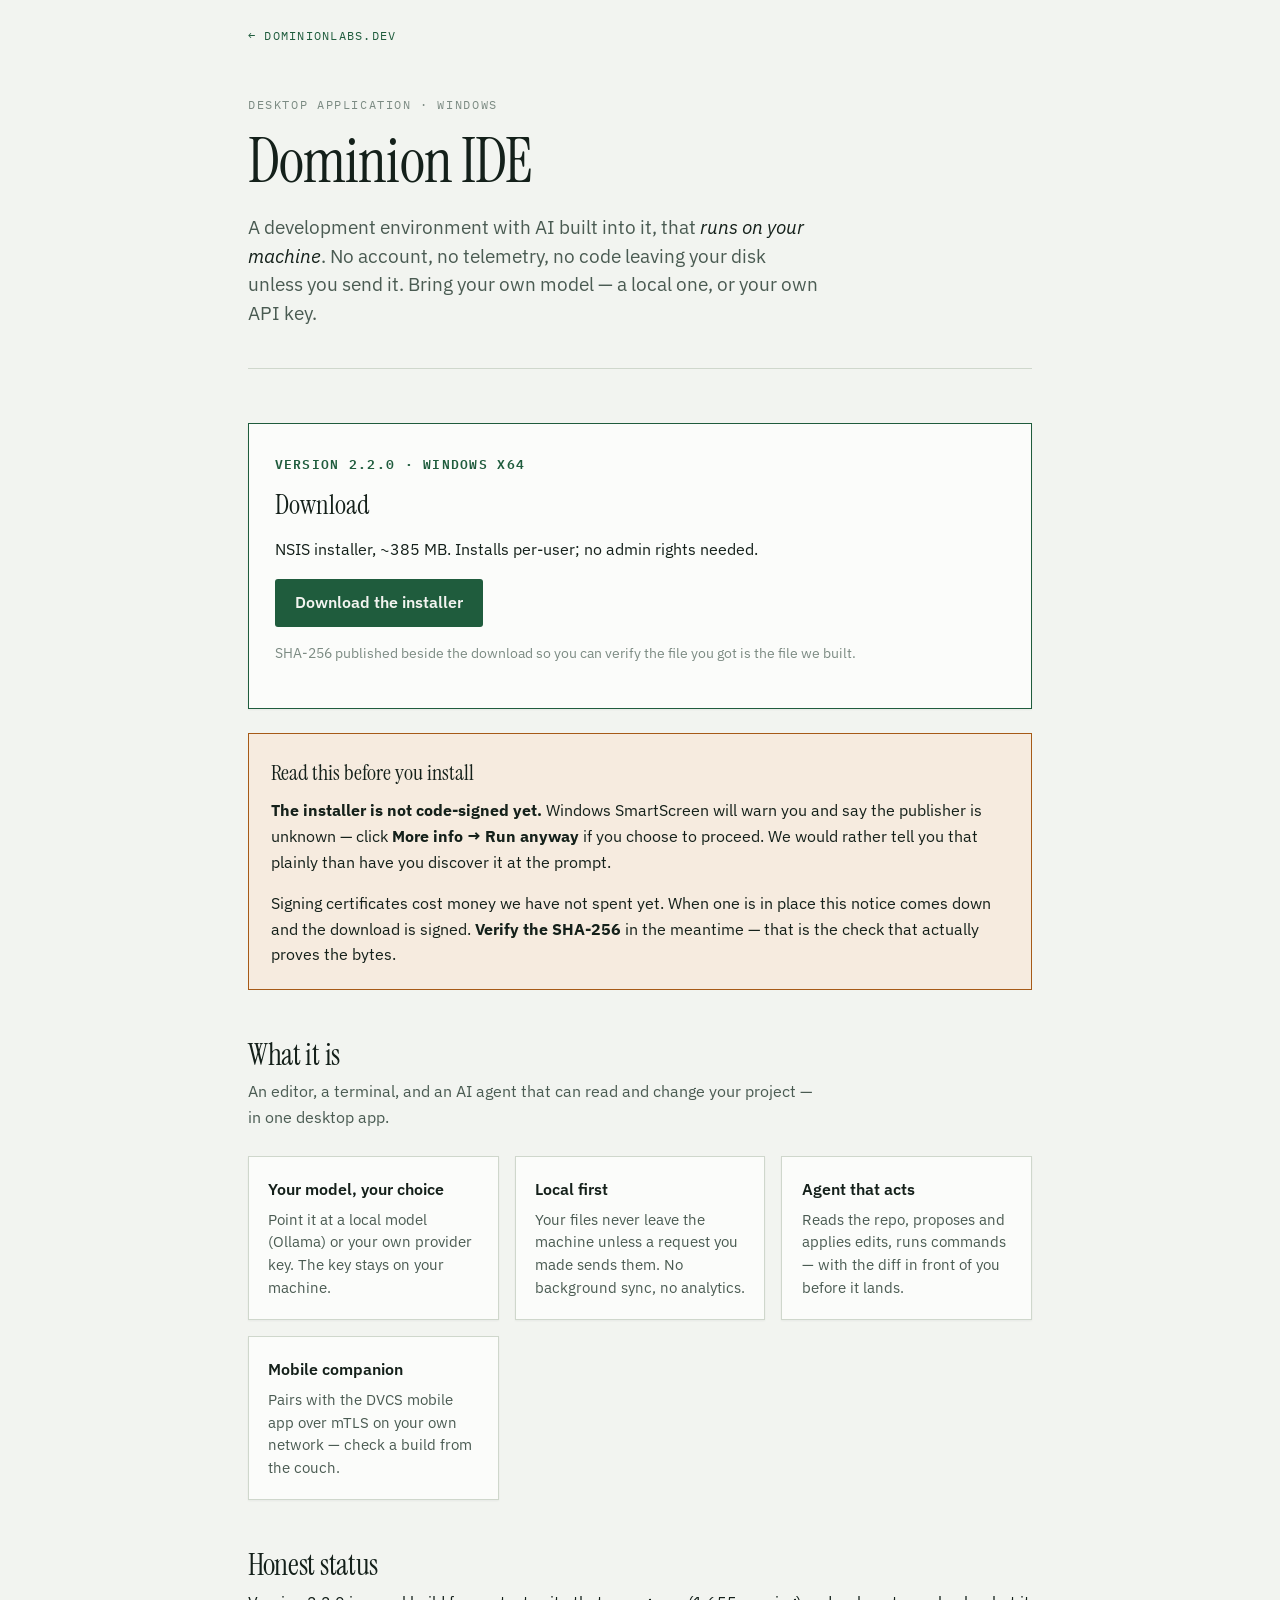
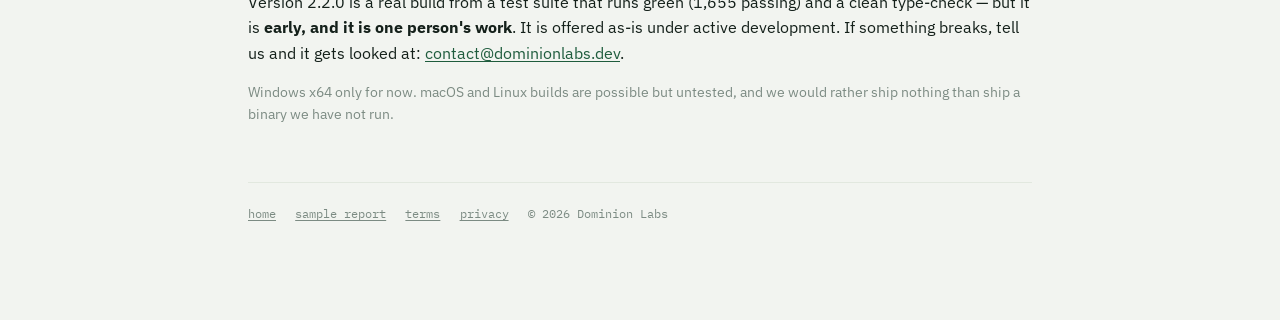
==== public/dvcs.html @ 7b4e4604 "site: DVCS product page - download, honest unsigned-installer warning, status Links from nowhere yet" ====
<!doctype html>
<html lang="en">
<head>
<meta charset="utf-8">
<meta name="viewport" content="width=device-width,initial-scale=1">
<title>Dominion IDE — AI development environment you run yourself</title>
<meta name="description" content="Dominion IDE (DVCS): a desktop development environment with AI built in, running on your own machine. Windows installer, no account, no telemetry.">
<link rel="preconnect" href="https://fonts.googleapis.com">
<link rel="preconnect" href="https://fonts.gstatic.com" crossorigin>
<link rel="stylesheet" href="https://fonts.googleapis.com/css2?family=Instrument+Serif:ital@0;1&family=IBM+Plex+Mono:wght@400;500;600&family=IBM+Plex+Sans:wght@400;500;600&display=swap">
<style>
  :root{
    --ground:#F2F4F0; --raise:#FBFCFA; --ink:#14201A; --ink-soft:#4A5B52;
    --ink-faint:#7C8B83; --rule:#CFD7CC; --rule-soft:#E2E8DF;
    --pine:#1F5C3D; --pine-wash:#E6EFE8; --amber:#A65A17; --amber-wash:#F6EBDF;
    --shadow:0 1px 2px rgba(20,32,26,.05);
  }
  @media (prefers-color-scheme:dark){
    :root:not([data-theme="light"]){
      --ground:#0E1411; --raise:#151D19; --ink:#E4EAE4; --ink-soft:#A3B0A8;
      --ink-faint:#718077; --rule:#2B3630; --rule-soft:#1F2823;
      --pine:#63BC8C; --pine-wash:#152620; --amber:#D89049; --amber-wash:#2A1F13;
      --shadow:0 1px 2px rgba(0,0,0,.4);
    }
  }
  :root[data-theme="dark"]{
    --ground:#0E1411; --raise:#151D19; --ink:#E4EAE4; --ink-soft:#A3B0A8;
    --ink-faint:#718077; --rule:#2B3630; --rule-soft:#1F2823;
    --pine:#63BC8C; --pine-wash:#152620; --amber:#D89049; --amber-wash:#2A1F13;
    --shadow:0 1px 2px rgba(0,0,0,.4);
  }
  *{box-sizing:border-box}
  body{margin:0;background:var(--ground);color:var(--ink);
    font-family:"IBM Plex Sans",system-ui,-apple-system,sans-serif;
    font-size:16px;line-height:1.6;-webkit-font-smoothing:antialiased}
  .wrap{max-width:52rem;margin:0 auto;padding:0 1.5rem 6rem}
  nav{padding-top:1.4rem}
  nav a{font-family:"IBM Plex Mono",monospace;font-size:.78rem;letter-spacing:.1em;
    text-transform:uppercase;text-decoration:none;color:var(--pine)}
  .mast{padding:3rem 0 2.5rem;border-bottom:1px solid var(--rule)}
  .eyebrow{font-family:"IBM Plex Mono",monospace;font-size:.72rem;letter-spacing:.14em;
    text-transform:uppercase;color:var(--ink-faint)}
  h1{font-family:"Instrument Serif",Georgia,serif;font-weight:400;
    font-size:clamp(2.4rem,6.5vw,3.8rem);line-height:1.04;letter-spacing:-.015em;
    text-wrap:balance;margin:1rem 0 0}
  .thesis{font-size:1.16rem;line-height:1.55;color:var(--ink-soft);max-width:36rem;
    margin:1.2rem 0 0;text-wrap:pretty}
  .thesis em{font-style:italic;color:var(--ink)}
  section{padding-top:3rem}
  h2{font-family:"Instrument Serif",Georgia,serif;font-weight:400;font-size:1.9rem;
    line-height:1.15;margin:0 0 .4rem;letter-spacing:-.01em}
  .lede{color:var(--ink-soft);margin:0 0 1.6rem;max-width:36rem}
  p{margin:0 0 1rem}
  a{color:var(--pine);text-underline-offset:2px}
  .dl{border:1px solid var(--pine);background:var(--raise);box-shadow:var(--shadow);
    padding:1.7rem 1.6rem;margin-top:.4rem}
  .dl .ver{font-family:"IBM Plex Mono",monospace;font-size:.8rem;font-weight:600;
    letter-spacing:.1em;text-transform:uppercase;color:var(--pine)}
  .dl h3{font-family:"Instrument Serif",Georgia,serif;font-weight:400;font-size:1.7rem;
    margin:.35rem 0 .7rem}
  .cta{display:inline-block;background:var(--pine);color:var(--ground);
    text-decoration:none;font-weight:600;padding:.7rem 1.25rem;border-radius:3px;
    margin-right:1rem}
  .cta:hover{opacity:.92}
  .fine{font-size:.85rem;color:var(--ink-faint);margin-top:1rem}
  .cards{display:grid;grid-template-columns:repeat(auto-fit,minmax(14rem,1fr));gap:1rem}
  .card{border:1px solid var(--rule);background:var(--raise);padding:1.2rem;
    box-shadow:var(--shadow)}
  .card h3{margin:0 0 .4rem;font-size:1.02rem;font-weight:600}
  .card p{margin:0;font-size:.92rem;color:var(--ink-soft);line-height:1.55}
  .warn{border:1px solid var(--amber);background:var(--amber-wash);padding:1.3rem 1.4rem;
    margin-top:1.5rem}
  .warn h3{margin:0 0 .5rem;font-family:"Instrument Serif",Georgia,serif;font-weight:400;
    font-size:1.4rem}
  .warn p:last-child{margin-bottom:0}
  code{font-family:"IBM Plex Mono",monospace;font-size:.86em;background:var(--pine-wash);
    padding:.1em .34em;border-radius:2px}
  footer{margin-top:3.5rem;padding-top:1.4rem;border-top:1px solid var(--rule-soft);
    font-family:"IBM Plex Mono",monospace;font-size:.74rem;color:var(--ink-faint);
    display:flex;gap:1.2rem;flex-wrap:wrap}
  footer a{color:var(--ink-faint)}
</style>
</head>
<body>
<div class="wrap">

  <nav><a href="/">&larr; dominionlabs.dev</a></nav>

  <header class="mast">
    <div class="eyebrow">Desktop application · Windows</div>
    <h1>Dominion IDE</h1>
    <p class="thesis">
      A development environment with AI built into it, that <em>runs on your machine</em>.
      No account, no telemetry, no code leaving your disk unless you send it. Bring your
      own model — a local one, or your own API key.
    </p>
  </header>

  <section>
    <div class="dl">
      <span class="ver">Version 2.2.0 · Windows x64</span>
      <h3>Download</h3>
      <p>
        NSIS installer, ~385&nbsp;MB. Installs per-user; no admin rights needed.
      </p>
      <a class="cta" href="#download" id="dl-link">Download the installer</a>
      <p class="fine">
        SHA-256 published beside the download so you can verify the file you got is the
        file we built.
      </p>
    </div>

    <div class="warn">
      <h3>Read this before you install</h3>
      <p>
        <b>The installer is not code-signed yet.</b> Windows SmartScreen will warn you
        and say the publisher is unknown — click <b>More info → Run anyway</b> if you
        choose to proceed. We would rather tell you that plainly than have you discover
        it at the prompt.
      </p>
      <p>
        Signing certificates cost money we have not spent yet. When one is in place this
        notice comes down and the download is signed. <b>Verify the SHA-256</b> in the
        meantime — that is the check that actually proves the bytes.
      </p>
    </div>
  </section>

  <section>
    <h2>What it is</h2>
    <p class="lede">An editor, a terminal, and an AI agent that can read and change your project — in one desktop app.</p>
    <div class="cards">
      <div class="card">
        <h3>Your model, your choice</h3>
        <p>Point it at a local model (Ollama) or your own provider key. The key stays on your machine.</p>
      </div>
      <div class="card">
        <h3>Local first</h3>
        <p>Your files never leave the machine unless a request you made sends them. No background sync, no analytics.</p>
      </div>
      <div class="card">
        <h3>Agent that acts</h3>
        <p>Reads the repo, proposes and applies edits, runs commands — with the diff in front of you before it lands.</p>
      </div>
      <div class="card">
        <h3>Mobile companion</h3>
        <p>Pairs with the DVCS mobile app over mTLS on your own network — check a build from the couch.</p>
      </div>
    </div>
  </section>

  <section>
    <h2>Honest status</h2>
    <p>
      Version 2.2.0 is a real build from a test suite that runs green (1,655 passing) and
      a clean type-check — but it is <b>early, and it is one person's work</b>. It is
      offered as-is under active development. If something breaks, tell us and it gets
      looked at: <a href="mailto:contact@dominionlabs.dev">contact@dominionlabs.dev</a>.
    </p>
    <p class="fine">
      Windows x64 only for now. macOS and Linux builds are possible but untested, and we
      would rather ship nothing than ship a binary we have not run.
    </p>
  </section>

  <footer>
    <a href="/">home</a>
    <a href="/audit-sample.html">sample report</a>
    <a href="/terms.html">terms</a>
    <a href="/privacy.html">privacy</a>
    <span>© 2026 Dominion Labs</span>
  </footer>

</div>
</body>
</html>
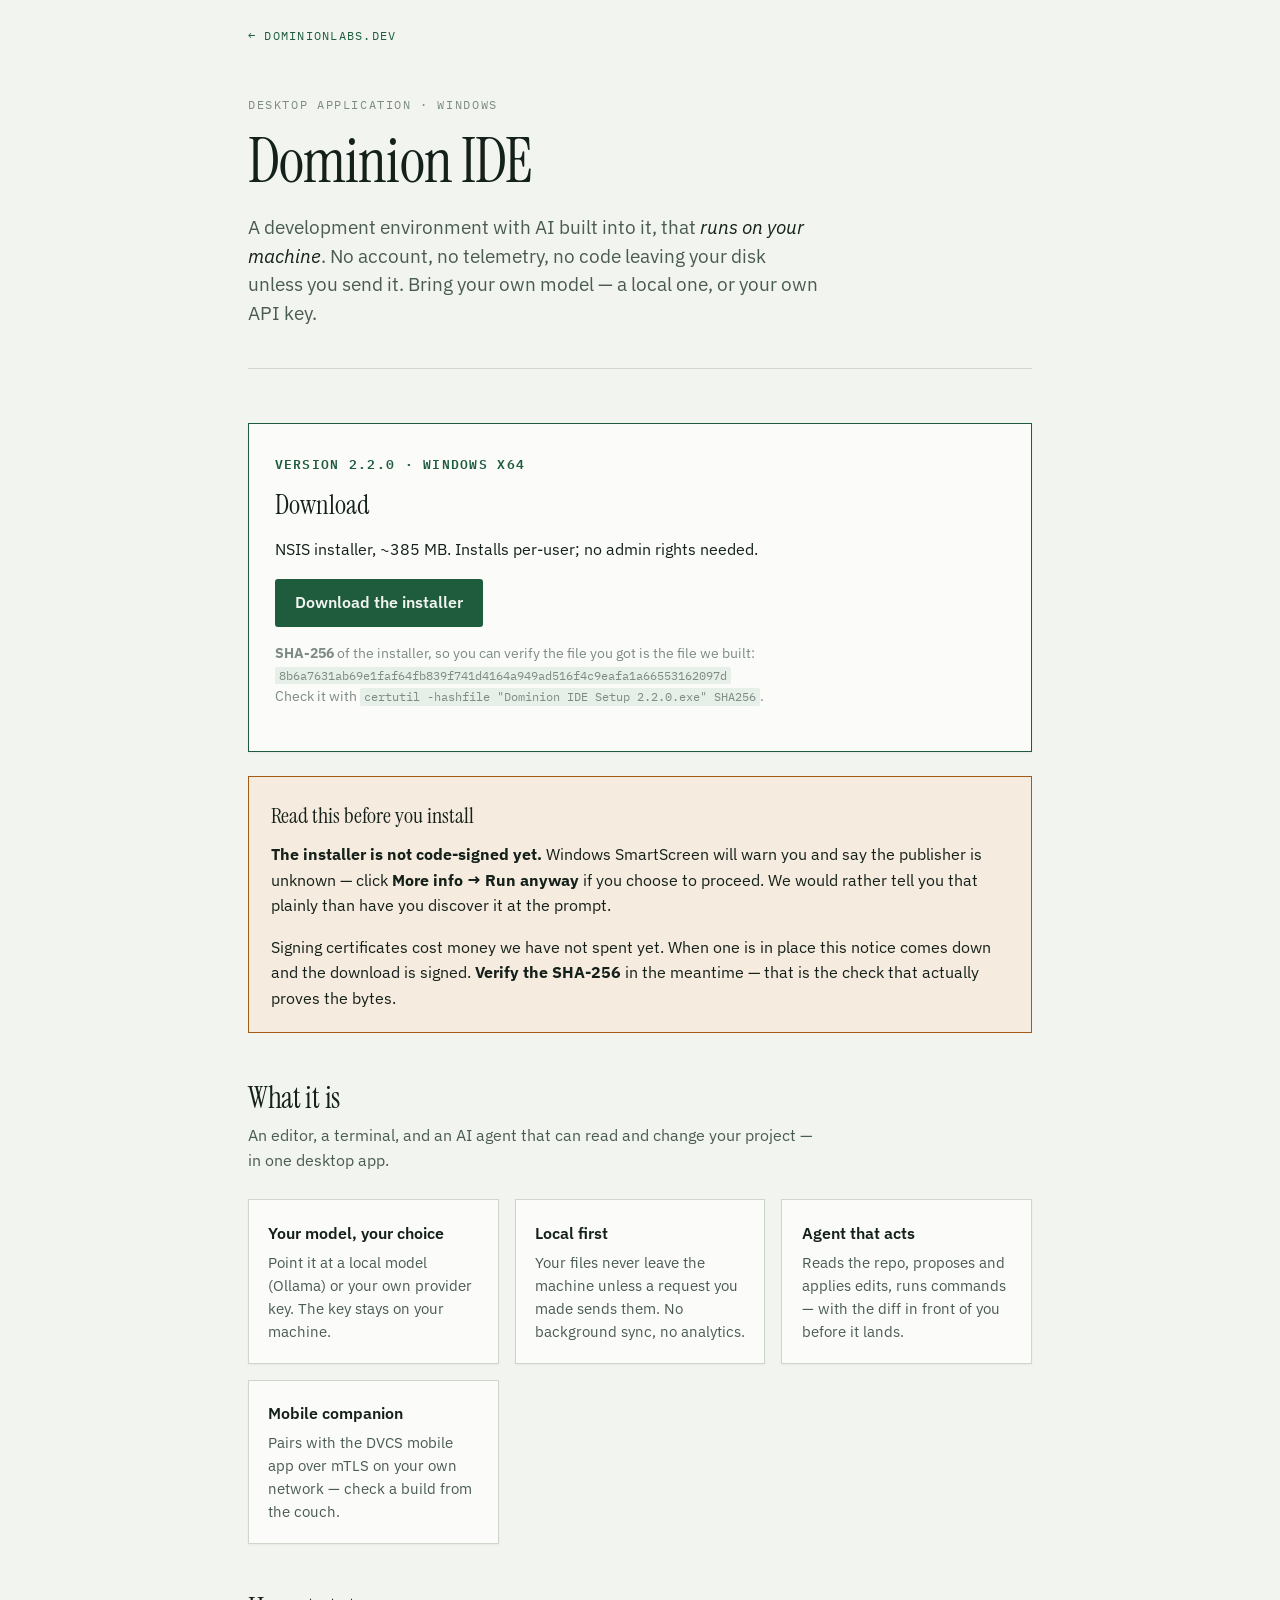
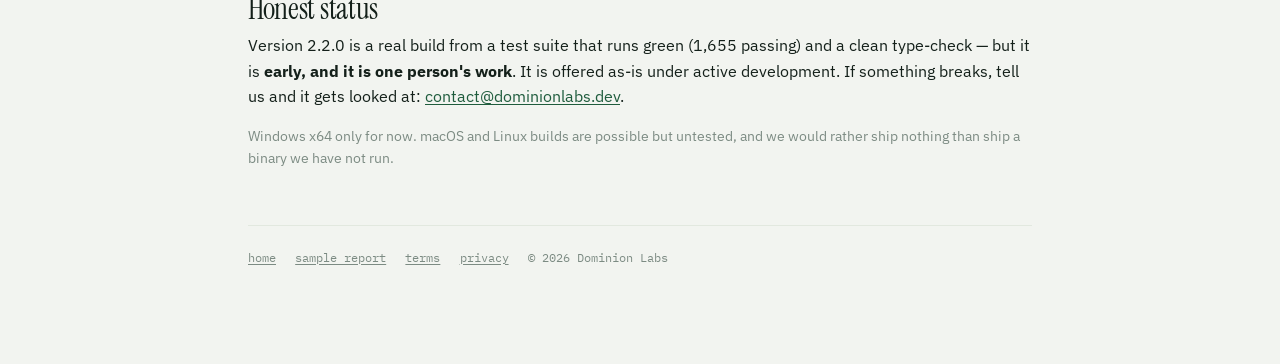
==== commit 99488c43: "site(dvcs): real SHA-256 of the HEAD-built installer, with the verify command The hash is of the 202" ====
--- a/public/dvcs.html
+++ b/public/dvcs.html
@@ -105,8 +105,10 @@
       </p>
       <a class="cta" href="#download" id="dl-link">Download the installer</a>
       <p class="fine">
-        SHA-256 published beside the download so you can verify the file you got is the
-        file we built.
+        <b>SHA-256</b> of the installer, so you can verify the file you got is the file
+        we built:<br>
+        <code style="word-break:break-all">8b6a7631ab69e1faf64fb839f741d4164a949ad516f4c9eafa1a66553162097d</code><br>
+        Check it with <code>certutil -hashfile "Dominion IDE Setup 2.2.0.exe" SHA256</code>.
       </p>
     </div>
 
